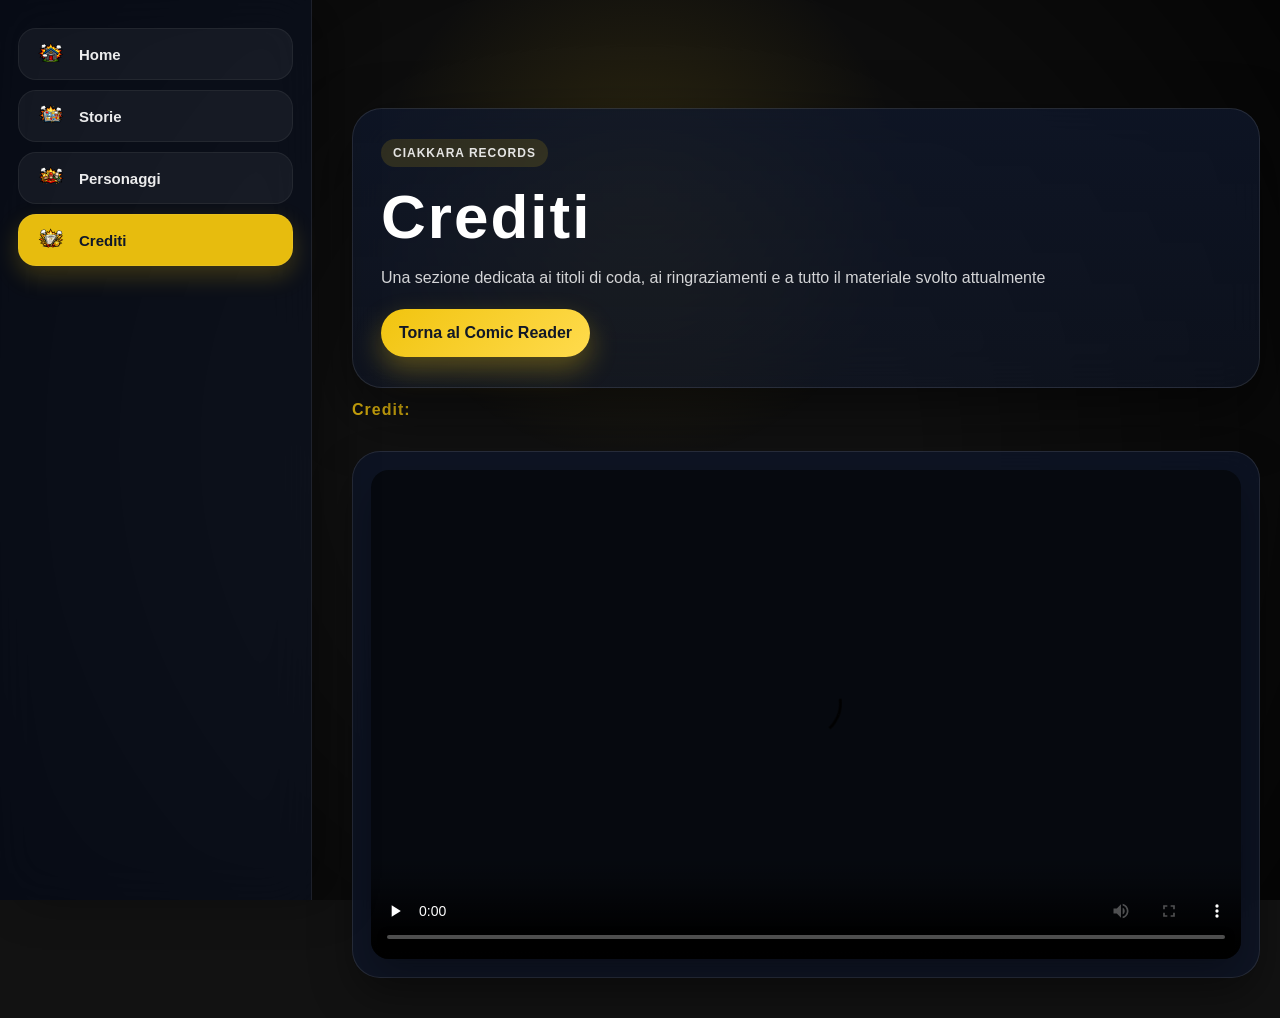
==== crediti.html @ 413dde2b "index and images update" ====
﻿<!DOCTYPE html>
<html lang="it">
<head>
  <meta charset="utf-8" />
  <meta name="viewport" content="width=device-width,initial-scale=1" />
  <meta
    http-equiv="Content-Security-Policy"
    content="default-src 'self'; script-src 'self'; style-src 'self'; img-src 'self' data: blob:; media-src 'self' blob:; connect-src 'self'; font-src 'self' data:; object-src 'none'; base-uri 'self'; form-action 'self'; worker-src 'self'; manifest-src 'self'"
  />
  <title>Crediti | Batman Comic Reader</title>
  <meta name="theme-color" content="#000000" />
  <meta name="mobile-web-app-capable" content="yes" />
  <meta name="apple-mobile-web-app-status-bar-style" content="black-translucent" />
  <meta name="apple-mobile-web-app-title" content="Comic Reader" />
  <link rel="manifest" href="./manifest.json?v=7" />
  <link rel="icon" href="./icons/icon-192.png?v=7" type="image/png" />
  <link rel="apple-touch-icon" href="./icons/icon-192.png?v=7" />
  <link rel="stylesheet" href="./app.css?v=7" />
</head>
<body class="credits-page">
  <video id="bg-video" autoplay muted loop playsinline preload="metadata">
    <source src="gotham.mp4" type="video/mp4" />
  </video>

  <button
    id="hamburger-toggle"
    class="hamburger-toggle"
    type="button"
    aria-label="Apri menu principale"
    aria-controls="site-drawer"
    aria-expanded="false"
  >
    <span aria-hidden="true">&#9776;</span>
  </button>

  <div id="site-drawer-overlay" class="site-drawer-overlay" hidden></div>

    <aside
      id="site-drawer"
      class="site-drawer"
      aria-label="Menu principale"
      aria-hidden="true"
      inert
    >
      <nav class="site-drawer-nav" aria-label="Link principali">
      <a href="./index.html" class="site-drawer-link">
        <img class="site-drawer-link-icon" src="./assets/menu/home.png" alt="" aria-hidden="true" />
        <span class="site-drawer-link-label">Home</span>
      </a>
      <a href="./storie.html" class="site-drawer-link">
        <img class="site-drawer-link-icon" src="./assets/menu/storie.png" alt="" aria-hidden="true" />
        <span class="site-drawer-link-label">Storie</span>
      </a>
      <a href="./personaggi.html" class="site-drawer-link">
        <img class="site-drawer-link-icon" src="./assets/menu/personaggi.png" alt="" aria-hidden="true" />
        <span class="site-drawer-link-label">Personaggi</span>
      </a>
      <a href="./crediti.html" class="site-drawer-link" aria-current="page">
        <img class="site-drawer-link-icon" src="./assets/menu/crediti.png" alt="" aria-hidden="true" />
        <span class="site-drawer-link-label">Crediti</span>
      </a>
      </nav>
    </aside>

  <header class="credits-shell">
    <section class="credits-hero">
      <span class="stories-badge">Ciakkara Records</span>
      <h1 class="credits-title">Crediti</h1>
      <p class="credits-intro">
        Una sezione dedicata ai titoli di coda, ai ringraziamenti e a tutto il materiale svolto attualmente
      </p>
      <div class="stories-actions">
        <a class="credits-back-link" href="./index.html">Torna al Comic Reader</a>
      </div>
    </section>
  </header>

  <main class="credits-shell" role="main">
    <section class="credits-video-section" aria-labelledby="credits-video-title">
      <h2 id="credits-video-title" class="title-sub">Credit:</h2>

      <div class="credits-video-wrapper">
        <video class="credits-video" controls preload="none" poster="./assets/credits-poster.png">
          <source src="./videos/crediti.mp4" type="video/mp4" />
          Il tuo browser non supporta il video HTML5.
        </video>
      </div>
    </section>

  </main>

  <script src="./site-menu.js?v=7" defer></script>
</body>
</html>
---- app.css ----
﻿:root{
  --bg:#121212;
  --panel:rgba(255,255,255,0.08);
  --panel-strong:rgba(15,23,42,0.9);
  --stroke:rgba(255,255,255,0.14);
  --gold:#f1c40f;
  --gold-soft:#ffdb4d;
  --text:#ffffff;
  --muted:rgba(255,255,255,0.72);
  --shadow:0 24px 60px rgba(0,0,0,0.55);
  --page-stage-aspect-ratio:3 / 4;
  --page-layer-transition:transform .3s ease;
  --prev-layer-transform:translate3d(-100%,0,0);
  --current-layer-transform:translate3d(0,0,0);
  --next-layer-transform:translate3d(100%,0,0);
  --page-shadow-opacity:0;
  --page-shadow-background:linear-gradient(to right, rgba(0,0,0,0.5), transparent);
  --roulette-ball-left:50%;
  --roulette-ball-top:7%;
}

html{
  height:100%;
  overscroll-behavior:none;
}

*{
  box-sizing:border-box;
}

body{
  background:var(--bg);
  color:var(--text);
  font-family:"Segoe UI",Tahoma,Verdana,sans-serif;
  margin:0;
  min-height:100vh;
  min-height:100dvh;
  display:flex;
  flex-direction:column;
  align-items:center;
  padding:28px 20px 40px;
  overflow-x:hidden;
  overscroll-behavior:none;
}

body.hamburger-open{
  overflow:hidden;
}

#bg-video{
  position:fixed;
  inset:0;
  width:100%;
  height:100%;
  object-fit:cover;
  z-index:-3;
  filter:brightness(0.22) blur(4px) contrast(1.12);
  transform:scale(1.05);
}

body::before{
  content:"";
  position:fixed;
  inset:0;
  z-index:-2;
  background:
    radial-gradient(circle at 50% 22%, rgba(241,196,15,0.14), transparent 28%),
    radial-gradient(circle at center, transparent 36%, rgba(0,0,0,0.7) 100%);
  pointer-events:none;
}

.menu{
  position:fixed;
  top:20px;
  left:86px;
  display:flex;
  gap:10px;
  padding:8px 12px;
  background:rgba(15,23,42,0.84);
  backdrop-filter:blur(20px);
  border:1px solid var(--stroke);
  border-radius:30px;
  box-shadow:var(--shadow);
  z-index:2000;
  transition:transform .35s ease, opacity .35s ease, visibility .35s ease;
}

.season-menu-close{
  width:40px;
  height:40px;
  display:inline-flex;
  align-items:center;
  justify-content:center;
  border:none;
  border-radius:14px;
  background:rgba(255,255,255,0.08);
  color:var(--text);
  font-size:24px;
  line-height:1;
  cursor:pointer;
  transition:transform .18s ease, background .18s ease;
}

.season-menu-close:hover,
.season-menu-close:focus-visible{
  transform:translateY(-2px);
  background:rgba(255,255,255,0.16);
  outline:none;
}

.menu.hidden,
.menu.is-compact-hidden{
  opacity:0;
  visibility:hidden;
  transform:translateY(-16px);
  pointer-events:none;
}

.hamburger-toggle{
  position:fixed;
  top:16px;
  left:16px;
  width:52px;
  height:52px;
  display:inline-flex;
  align-items:center;
  justify-content:center;
  border:none;
  border-radius:18px;
  background:rgba(15,23,42,0.84);
  color:var(--text);
  backdrop-filter:blur(20px);
  border:1px solid var(--stroke);
  box-shadow:var(--shadow);
  cursor:pointer;
  z-index:2200;
  transition:transform .22s ease, background .22s ease;
}

.hamburger-toggle span{
  font-size:24px;
  line-height:1;
}

.hamburger-toggle:hover,
.hamburger-toggle:focus-visible{
  transform:translateY(-2px);
  background:rgba(20,30,48,0.94);
  outline:none;
}

.site-drawer-overlay{
  position:fixed;
  inset:0;
  z-index:2140;
  background:rgba(2,6,18,0.6);
  backdrop-filter:blur(4px);
}

.site-drawer-overlay[hidden]{
  display:none;
}

.site-drawer{
  position:fixed;
  top:0;
  left:0;
  bottom:0;
  width:min(82vw, 320px);
  padding:88px 18px 24px;
  display:flex;
  flex-direction:column;
  background:rgba(11,19,38,0.5);
  backdrop-filter:blur(24px);
  border-right:1px solid rgba(255,255,255,0.08);
  box-shadow:28px 0 48px rgba(0,0,0,0.35);
  transform:translateX(-105%);
  opacity:0;
  visibility:hidden;
  pointer-events:none;
  transition:transform .28s ease, opacity .22s ease, visibility .22s ease;
  z-index:2160;
}

.site-drawer.is-open{
  transform:translateX(0);
  opacity:1;
  visibility:visible;
  pointer-events:auto;
}

.site-drawer-nav{
  display:flex;
  flex-direction:column;
  gap:10px;
}

.site-drawer-link{
  display:flex;
  align-items:center;
  gap:12px;
  min-height:52px;
  padding:0 16px;
  border-radius:18px;
  text-decoration:none;
  color:rgba(255,255,255,0.92);
  background:rgba(255,255,255,0.05);
  border:1px solid rgba(255,255,255,0.06);
  font-size:15px;
  font-weight:700;
  transition:transform .18s ease, background .18s ease, color .18s ease;
}

.site-drawer-link-icon{
  width:32px;
  height:32px;
  object-fit:contain;
  flex-shrink:0;
  pointer-events:none;
}

.site-drawer-link-icon.is-missing{
  display:none;
}

.site-drawer-link-label{
  min-width:0;
  flex:1;
}

.site-drawer-link:hover,
.site-drawer-link:focus-visible{
  transform:translateX(4px);
  background:rgba(241,196,15,0.96);
  color:#0f172a;
  outline:none;
}

.site-drawer-link[aria-current="page"]{
  background:rgba(241,196,15,0.96);
  color:#0f172a;
  box-shadow:0 10px 24px rgba(241,196,15,0.22);
}

.stories-page{
  padding-top:108px;
}

.credits-page{
  padding-top:108px;
}

.personaggi-page,
.roulette-page{
  padding-top:108px;
}

body.desktop-drawer-visible{
  padding-left:352px;
}

.stories-shell{
  width:min(100%, 1220px);
  display:flex;
  flex-direction:column;
  gap:28px;
}

.stories-hero{
  width:100%;
  padding:30px 28px;
  border-radius:30px;
  background:linear-gradient(180deg, rgba(15,23,42,0.82), rgba(15,23,42,0.58));
  border:1px solid rgba(255,255,255,0.1);
  box-shadow:var(--shadow);
  backdrop-filter:blur(20px);
}

.stories-badge{
  display:inline-flex;
  align-items:center;
  justify-content:center;
  width:fit-content;
  margin-bottom:14px;
  padding:7px 12px;
  border-radius:999px;
  background:rgba(241,196,15,0.14);
  color:rgba(255,255,255,0.88);
  font-size:12px;
  font-weight:800;
  letter-spacing:1px;
  text-transform:uppercase;
}

.stories-title{
  margin:0 0 12px;
  font-size:clamp(34px, 6vw, 62px);
  font-weight:900;
  letter-spacing:2px;
}

.stories-intro{
  max-width:760px;
  margin:0;
  color:rgba(255,255,255,0.82);
  font-size:16px;
  line-height:1.7;
}

.stories-actions{
  margin-top:18px;
  display:flex;
  flex-wrap:wrap;
  gap:12px;
}

.stories-back-link{
  display:inline-flex;
  align-items:center;
  justify-content:center;
  min-height:48px;
  padding:0 18px;
  border-radius:999px;
  text-decoration:none;
  font-weight:800;
  background:linear-gradient(135deg, var(--gold), var(--gold-soft));
  color:#111827;
  box-shadow:0 12px 28px rgba(241,196,15,0.32);
  transition:transform .18s ease, box-shadow .18s ease;
}

.stories-back-link:hover,
.stories-back-link:focus-visible{
  transform:translateY(-2px);
  box-shadow:0 16px 34px rgba(241,196,15,0.4);
  outline:none;
}

.seasons-section{
  display:flex;
  flex-direction:column;
  gap:16px;
}

.seasons-grid{
  display:grid;
  grid-template-columns:repeat(3, minmax(0, 1fr));
  gap:22px;
}

.season-card{
  display:flex;
  flex-direction:column;
  min-width:0;
  overflow:hidden;
  text-decoration:none;
  color:var(--text);
  border-radius:28px;
  background:rgba(15,23,42,0.78);
  border:1px solid rgba(255,255,255,0.1);
  box-shadow:0 20px 44px rgba(0,0,0,0.28);
  backdrop-filter:blur(18px);
  transition:transform .22s ease, box-shadow .22s ease, border-color .22s ease;
}

.season-card:hover,
.season-card:focus-visible{
  transform:translateY(-5px);
  box-shadow:0 30px 60px rgba(0,0,0,0.36);
  border-color:rgba(241,196,15,0.3);
  outline:none;
}

.season-cover{
  position:relative;
  aspect-ratio:3 / 4.1;
  overflow:hidden;
  background:rgba(255,255,255,0.05);
}

.season-cover::after{
  content:"";
  position:absolute;
  inset:0;
  background:linear-gradient(to top, rgba(9,13,24,0.78), transparent 45%);
  pointer-events:none;
}

.season-cover img{
  width:100%;
  height:100%;
  display:block;
  object-fit:cover;
}

.season-info{
  display:flex;
  flex-direction:column;
  gap:10px;
  padding:18px 18px 20px;
}

.season-badge{
  display:inline-flex;
  align-items:center;
  justify-content:center;
  width:fit-content;
  min-height:34px;
  padding:0 12px;
  border-radius:999px;
  background:rgba(241,196,15,0.14);
  color:var(--gold-soft);
  font-size:12px;
  font-weight:800;
  letter-spacing:1px;
  text-transform:uppercase;
}

.season-title{
  margin:0;
  font-size:22px;
  line-height:1.2;
}

.season-subtitle{
  margin:0;
  color:rgba(255,255,255,0.78);
  font-size:14px;
  line-height:1.55;
}

.season-link-note{
  color:rgba(255,255,255,0.58);
  font-size:12px;
  line-height:1.45;
}

.story-lore{
  display:flex;
  flex-direction:column;
  gap:20px;
}

.story-lore-hero,
.story-lore-section{
  padding:24px 24px 26px;
  border-radius:28px;
  background:rgba(15,23,42,0.74);
  border:1px solid rgba(255,255,255,0.08);
  box-shadow:0 18px 40px rgba(0,0,0,0.24);
  backdrop-filter:blur(18px);
}

.story-lore-title{
  margin:0 0 12px;
  font-size:clamp(26px, 4vw, 40px);
  line-height:1.15;
}

.story-lore-section .story-lore-title{
  font-size:clamp(22px, 3vw, 30px);
}

.story-lore-subtitle{
  margin:0 0 12px;
  color:rgba(255,255,255,0.9);
  font-size:18px;
  line-height:1.6;
}

.story-lore-text{
  margin:0;
  color:rgba(255,255,255,0.8);
  font-size:15px;
  line-height:1.75;
}

.story-lore-grid{
  display:grid;
  grid-template-columns:repeat(3, minmax(0, 1fr));
  gap:18px;
}

.story-lore-grid-two{
  grid-template-columns:repeat(2, minmax(0, 1fr));
}

.story-lore-card{
  display:flex;
  flex-direction:column;
  gap:10px;
  min-width:0;
  padding:18px 18px 20px;
  border-radius:22px;
  background:rgba(255,255,255,0.04);
  border:1px solid rgba(255,255,255,0.08);
  box-shadow:inset 0 0 0 1px rgba(255,255,255,0.01);
}

.story-lore-card h4{
  margin:0;
  color:rgba(255,255,255,0.96);
  font-size:17px;
  line-height:1.35;
}

.story-lore-quote{
  margin:0;
  padding:26px 24px;
  border-radius:28px;
  background:linear-gradient(135deg, rgba(241,196,15,0.18), rgba(15,23,42,0.82));
  border:1px solid rgba(241,196,15,0.22);
  box-shadow:0 18px 40px rgba(0,0,0,0.24);
  color:rgba(255,255,255,0.96);
  font-size:clamp(18px, 2.2vw, 24px);
  font-weight:700;
  line-height:1.6;
}

.credits-shell{
  width:min(100%, 1100px);
  display:flex;
  flex-direction:column;
  gap:28px;
}

.showcase-shell{
  width:min(100%, 1100px);
  display:flex;
  flex-direction:column;
  gap:28px;
}

.credits-hero{
  width:100%;
  padding:30px 28px;
  border-radius:30px;
  background:linear-gradient(180deg, rgba(15,23,42,0.82), rgba(15,23,42,0.58));
  border:1px solid rgba(255,255,255,0.1);
  box-shadow:var(--shadow);
  backdrop-filter:blur(20px);
}

.showcase-hero{
  width:100%;
  padding:30px 28px;
  border-radius:30px;
  background:linear-gradient(180deg, rgba(15,23,42,0.82), rgba(15,23,42,0.58));
  border:1px solid rgba(255,255,255,0.1);
  box-shadow:var(--shadow);
  backdrop-filter:blur(20px);
}

.credits-title{
  margin:0 0 12px;
  font-size:clamp(34px, 6vw, 62px);
  font-weight:900;
  letter-spacing:2px;
}

.credits-intro{
  max-width:760px;
  margin:0;
  color:rgba(255,255,255,0.82);
  font-size:16px;
  line-height:1.7;
}

.showcase-title{
  margin:0 0 12px;
  font-size:clamp(34px, 6vw, 62px);
  font-weight:900;
  letter-spacing:2px;
}

.showcase-intro{
  max-width:760px;
  margin:0;
  color:rgba(255,255,255,0.82);
  font-size:16px;
  line-height:1.7;
}

.showcase-grid{
  display:grid;
  grid-template-columns:repeat(2, minmax(0, 1fr));
  gap:20px;
}

.showcase-card{
  padding:22px 22px 24px;
  border-radius:24px;
  background:rgba(15,23,42,0.74);
  border:1px solid rgba(255,255,255,0.08);
  box-shadow:0 18px 40px rgba(0,0,0,0.24);
  backdrop-filter:blur(18px);
}

.showcase-card h2,
.showcase-card h3{
  margin:0 0 12px;
}

.showcase-card p{
  margin:0;
  color:rgba(255,255,255,0.8);
  line-height:1.7;
}

.showcase-note{
  width:100%;
  max-width:920px;
  margin:0 auto;
  padding:18px 20px;
  border-radius:22px;
  background:rgba(241,196,15,0.12);
  border:1px solid rgba(241,196,15,0.2);
  color:rgba(255,255,255,0.88);
  line-height:1.65;
}

.showcase-back-link{
  display:inline-flex;
  align-items:center;
  justify-content:center;
  width:fit-content;
  min-height:48px;
  padding:0 18px;
  border-radius:999px;
  text-decoration:none;
  font-weight:800;
  background:linear-gradient(135deg, var(--gold), var(--gold-soft));
  color:#111827;
  box-shadow:0 12px 28px rgba(241,196,15,0.32);
  transition:transform .18s ease, box-shadow .18s ease;
}

.showcase-back-link:hover,
.showcase-back-link:focus-visible{
  transform:translateY(-2px);
  box-shadow:0 16px 34px rgba(241,196,15,0.4);
  outline:none;
}

.credits-video-section{
  display:flex;
  flex-direction:column;
  gap:18px;
}

.credits-video-wrapper{
  width:100%;
  max-width:920px;
  margin:0 auto;
  padding:18px;
  border-radius:28px;
  background:rgba(15,23,42,0.78);
  border:1px solid rgba(255,255,255,0.1);
  box-shadow:0 20px 44px rgba(0,0,0,0.28);
  backdrop-filter:blur(18px);
}

.credits-video{
  width:100%;
  display:block;
  aspect-ratio:16 / 9;
  border-radius:18px;
  background:#06090f;
  box-shadow:0 18px 38px rgba(0,0,0,0.3);
}

.credits-note{
  margin:12px 2px 0;
  color:rgba(255,255,255,0.64);
  font-size:13px;
  line-height:1.5;
}

.credits-info{
  max-width:920px;
  margin:0 auto;
  padding:22px 24px;
  border-radius:24px;
  background:rgba(15,23,42,0.68);
  border:1px solid rgba(255,255,255,0.08);
  box-shadow:0 16px 36px rgba(0,0,0,0.24);
  backdrop-filter:blur(16px);
}

.credits-info h2{
  margin:0 0 12px;
  font-size:24px;
}

.credits-info p{
  margin:0;
  color:rgba(255,255,255,0.8);
  line-height:1.7;
}

.credits-back-link{
  display:inline-flex;
  align-items:center;
  justify-content:center;
  width:fit-content;
  min-height:48px;
  padding:0 18px;
  border-radius:999px;
  text-decoration:none;
  font-weight:800;
  background:linear-gradient(135deg, var(--gold), var(--gold-soft));
  color:#111827;
  box-shadow:0 12px 28px rgba(241,196,15,0.32);
  transition:transform .18s ease, box-shadow .18s ease;
}

.credits-back-link:hover,
.credits-back-link:focus-visible{
  transform:translateY(-2px);
  box-shadow:0 16px 34px rgba(241,196,15,0.4);
  outline:none;
}

.season-popup-helper-row{
  width:100%;
  max-width:760px;
  display:flex;
  justify-content:flex-start;
}

.season-popup-row{
  width:100%;
  max-width:760px;
  display:flex;
  justify-content:flex-start;
  margin:0 0 14px;
}

.season-popup-compact,
.season-popup-fixed{
  position:relative;
  min-width:32px;
  min-height:32px;
  display:inline-flex;
  align-items:center;
  justify-content:flex-start;
  gap:10px;
  padding:0 10px 0 0;
  border:none;
  border-radius:10px;
  background:rgba(15,23,42,0.88);
  color:var(--text);
  box-shadow:var(--shadow);
  backdrop-filter:blur(18px);
  border:1px solid rgba(255,255,255,0.12);
  cursor:pointer;
  transition:transform .28s ease, opacity .28s ease, visibility .28s ease, background .22s ease;
}

.season-popup-compact:hover,
.season-popup-compact:focus-visible{
  transform:translateY(-2px);
  background:rgba(20,30,48,0.94);
  outline:none;
}

.season-popup-compact.is-hidden{
  opacity:0;
  visibility:hidden;
  transform:translateY(-12px);
  pointer-events:none;
}

.season-popup-helper{
  width:fit-content;
  max-width:760px;
  margin:0 0 10px;
  padding:8px 12px;
  border-radius:999px;
  background:rgba(15,23,42,0.7);
  border:1px solid rgba(255,255,255,0.12);
  box-shadow:0 12px 28px rgba(0,0,0,0.25);
  color:rgba(255,255,255,0.92);
  font-size:13px;
  font-weight:700;
  letter-spacing:.2px;
  line-height:1.3;
  text-align:left;
  align-self:flex-start;
}

.theme-song-card{
  width:100%;
  max-width:760px;
  margin:0 0 14px;
  padding:14px 16px;
  display:flex;
  flex-direction:column;
  gap:12px;
  border-radius:20px;
  background:rgba(15,23,42,0.7);
  border:1px solid rgba(255,255,255,0.12);
  box-shadow:0 16px 34px rgba(0,0,0,0.26);
  backdrop-filter:blur(16px);
}

.theme-song-head{
  display:flex;
  align-items:center;
  justify-content:space-between;
  gap:16px;
  isolation:isolate;
}

.theme-song-copy{
  display:flex;
  flex-direction:column;
  gap:6px;
  min-width:0;
}

.theme-song-kicker{
  display:inline-flex;
  width:fit-content;
  padding:5px 10px;
  border-radius:999px;
  background:rgba(241,196,15,0.14);
  color:rgba(255,255,255,0.88);
  font-size:11px;
  font-weight:800;
  letter-spacing:1px;
  text-transform:uppercase;
}

.theme-song-text{
  margin:0;
  color:rgba(255,255,255,0.86);
  font-size:14px;
  line-height:1.5;
}

.theme-song-visual{
  width:82px;
  height:82px;
  object-fit:cover;
  border-radius:50%;
  mix-blend-mode:screen;
  filter:brightness(1.16) saturate(1.2) contrast(1.2);
  box-shadow:0 0 34px rgba(241,196,15,0.26);
  background:transparent;
}

.theme-song-visual-shell{
  position:relative;
  width:82px;
  height:82px;
  flex:0 0 82px;
}

.theme-song-visual-shell .theme-song-visual{
  position:absolute;
  inset:0;
  display:block;
}

.theme-song-visual-static{
  opacity:1;
  transition:opacity .2s ease;
}

.theme-song-visual-animated{
  opacity:0;
  transition:opacity .2s ease;
}

.theme-song-card.is-playing .theme-song-visual-static{
  opacity:0;
}

.theme-song-card.is-playing .theme-song-visual-animated{
  opacity:1;
}

.theme-song-player-shell{
  width:100%;
  display:flex;
  align-items:center;
  gap:8px;
  padding:8px;
  background:rgba(10,20,46,0.34);
  backdrop-filter:blur(20px);
  -webkit-backdrop-filter:blur(20px);
  border-radius:24px;
  border:1px solid rgba(106,144,255,0.14);
  box-shadow:
    inset 0 0 0 1px rgba(255,255,255,0.02),
    0 14px 34px rgba(8,16,38,0.16);
}

.theme-song-control{
  border:none;
  display:flex;
  align-items:center;
  justify-content:center;
  gap:10px;
  width:52px;
  height:52px;
  padding:0 16px;
  border-radius:20px;
  background:transparent;
  color:rgba(222,232,255,0.92);
  cursor:pointer;
  overflow:hidden;
  transition:
    width .4s cubic-bezier(0.175, 0.885, 0.32, 1.275),
    background .25s ease,
    color .25s ease,
    transform .25s ease;
}

.theme-song-control:hover,
.theme-song-control:focus-visible{
  width:135px;
  background:rgba(87,126,219,0.18);
  outline:none;
}

.theme-song-card.is-playing .theme-song-play{
  background:rgba(18,34,72,0.92);
  color:#ffffff;
  width:135px;
  box-shadow:0 10px 24px rgba(8,16,38,0.24);
}

.theme-song-card.is-muted .theme-song-mute{
  background:rgba(18,34,72,0.92);
  color:#ffffff;
}

.theme-song-control-icon{
  min-width:20px;
  display:inline-flex;
  align-items:center;
  justify-content:center;
  font-size:16px;
}

.theme-song-control-text{
  display:none;
}

.theme-song-progress-block{
  min-width:0;
  flex:1 1 auto;
  display:flex;
  flex-direction:column;
  gap:8px;
  padding:0 6px;
}

.theme-song-time{
  color:rgba(214,226,255,0.86);
  font-size:12px;
  font-weight:700;
  letter-spacing:.4px;
}

.theme-song-progress{
  width:100%;
  accent-color:#8faeff;
}

.theme-song-player{
  display:none;
}

@media (max-width:600px){
  .theme-song-head{
    align-items:flex-start;
  }

  .theme-song-visual-shell{
    width:64px;
    height:64px;
    flex-basis:64px;
  }

  .theme-song-visual{
    width:64px;
    height:64px;
  }

  .theme-song-player-shell{
    flex-wrap:nowrap;
    align-items:center;
    padding:10px;
  }

  .theme-song-control:hover,
  .theme-song-control:focus-visible,
  .theme-song-card.is-playing .theme-song-play{
    width:112px;
  }

  .theme-song-progress-block{
    width:auto;
    order:2;
    flex:1 1 auto;
    padding:0 4px;
  }

  .theme-song-play{
    order:1;
    flex:0 0 auto;
  }

  .theme-song-mute{
    order:3;
    flex:0 0 auto;
  }
}

.season-popup-code{
  min-width:auto;
  width:32px;
  height:32px;
  display:inline-flex;
  align-items:center;
  justify-content:center;
  padding:0;
  border-radius:9px;
  background:linear-gradient(135deg, var(--gold), var(--gold-soft));
  color:#0f172a;
  font-weight:900;
  font-size:13px;
  letter-spacing:.4px;
}

.season-popup-label{
  display:inline-block;
  max-width:220px;
  overflow:hidden;
  text-overflow:ellipsis;
  white-space:nowrap;
  font-size:13px;
  font-weight:700;
  color:rgba(255,255,255,0.86);
}

button,
.hamburger-toggle,
.season-popup-compact,
.toolbar,
.page-jump,
.install-app-btn,
.theme-song-control,
.theme-video-close{
  touch-action:manipulation;
}

.link{
  display:inline-flex;
  align-items:center;
  gap:10px;
  width:52px;
  height:52px;
  padding:0 8px;
  overflow:hidden;
  white-space:nowrap;
  border-radius:18px;
  text-decoration:none;
  font-weight:700;
  font-size:14px;
  color:var(--gold);
  background:rgba(255,255,255,0.08);
  transition:width .45s cubic-bezier(.175,.885,.32,1.275), background .25s ease, transform .18s ease, color .25s ease;
}

.link:hover,
.link:focus-visible,
.link.expanded{
  width:220px;
  background:rgba(241,196,15,0.96);
  color:#0f172a;
  transform:translateY(-2px);
}

.link.active{
  background:var(--gold);
  color:#0f172a;
  box-shadow:0 6px 18px rgba(241,196,15,0.45);
}

.link-icon{
  min-width:28px;
  display:inline-flex;
  align-items:center;
  justify-content:center;
  font-weight:800;
}

.link-text{
  max-width:0;
  opacity:0;
  transform:translateX(-6px);
  transition:max-width .45s ease, opacity .25s ease, transform .25s ease;
  color:inherit;
}

.link:hover .link-text,
.link:focus-visible .link-text,
.link.expanded .link-text{
  max-width:480px;
  opacity:1;
  transform:translateX(0);
}

.title-container{
  display:flex;
  align-items:center;
  justify-content:center;
  gap:18px;
  width:100%;
  max-width:980px;
  margin:20px 0 14px;
  text-align:center;
}

.logo-wrap{
  display:flex;
  align-items:center;
  justify-content:center;
  filter:drop-shadow(0 6px 12px rgba(0,0,0,0.6));
}

.title-text{
  position:relative;
  display:flex;
  flex-direction:column;
  align-items:center;
  gap:8px;
  line-height:1;
}

.title-main{
  margin:0;
  position:relative;
  z-index:2;
  font-weight:900;
  font-size:clamp(36px, 6.5vw, 92px);
  letter-spacing:6px;
  text-transform:uppercase;
  background:linear-gradient(180deg, #fff0b8 0%, var(--gold) 30%, #c28f06 60%, #0b0b0b 100%);
  -webkit-background-clip:text;
  background-clip:text;
  color:transparent;
  text-shadow:0 1px 0 rgba(0,0,0,0.55), 0 10px 30px rgba(0,0,0,0.45);
  transition:transform .35s cubic-bezier(.2,.9,.2,1), filter .35s ease;
}

.title-main::after{
  content:"";
  position:absolute;
  left:-10%;
  top:0;
  width:120%;
  height:40%;
  transform:skewX(-12deg);
  background:linear-gradient(90deg, rgba(255,255,255,0.08), rgba(255,255,255,0.35), rgba(255,255,255,0.08));
  pointer-events:none;
  mix-blend-mode:screen;
  filter:blur(6px);
  opacity:0.9;
}

.title-main.glitch{
  transform:translateX(-2px) skewX(-1deg) scale(1.01);
  filter:drop-shadow(0 6px 18px rgba(0,0,0,0.55));
}

.title-main.glitch-flash{
  filter:brightness(1.4) saturate(1.1);
}

.title-main.is-touch-pulse{
  transform:translateY(-3px) scale(1.02);
}

.title-main.glitch::before,
.title-main.glitch::after{
  content:attr(data-text);
  position:absolute;
  inset:0;
  pointer-events:none;
  mix-blend-mode:screen;
  opacity:0.85;
}

.title-main.glitch::before{
  color:rgba(255,96,96,0.9);
  transform:translateX(-3px) translateY(1px);
  clip-path:polygon(0 0,100% 0,100% 30%,0 30%);
}

.title-main.glitch::after{
  color:rgba(96,168,255,0.9);
  transform:translateX(3px) translateY(-1px);
  clip-path:polygon(0 70%,100% 70%,100% 100%,0 100%);
}

.title-sub{
  color:rgba(241,196,15,0.96);
  font-weight:600;
  font-size:clamp(12px, 1.4vw, 16px);
  letter-spacing:1px;
}

.title-reflection{
  position:absolute;
  left:50%;
  top:calc(100% + 6px);
  width:92%;
  height:26px;
  transform:translateX(-50%) scaleY(-1);
  border-radius:8px;
  opacity:0.28;
  filter:blur(6px);
  background:linear-gradient(180deg, rgba(241,196,15,0.08), rgba(0,0,0,0));
  mask-image:linear-gradient(to bottom, rgba(0,0,0,0.6), rgba(0,0,0,0));
}

.title-scanline{
  position:absolute;
  inset:0;
  border-radius:8px;
  background-image:linear-gradient(rgba(255,255,255,0.02) 1px, rgba(0,0,0,0) 1px);
  background-size:100% 3px;
  mix-blend-mode:overlay;
  opacity:0.18;
}

.reader-meta{
  width:100%;
  display:flex;
  justify-content:center;
  margin:0 0 18px;
}

.experience-layout{
  width:min(100%, 1320px);
  display:grid;
  grid-template-columns:minmax(0, 1fr);
  gap:40px;
  align-items:start;
}

.comic-panel{
  min-width:0;
}

.status-chip{
  padding:10px 16px;
  border-radius:999px;
  background:rgba(0,0,0,0.34);
  border:1px solid rgba(255,255,255,0.1);
  color:var(--muted);
  font-size:14px;
  text-align:center;
  backdrop-filter:blur(12px);
}

.comic-wrapper{
  position:relative;
  width:100%;
  max-width:760px;
  padding:22px;
  background:rgba(255,255,255,0.06);
  backdrop-filter:blur(18px);
  border:1px solid rgba(255,255,255,0.12);
  border-radius:28px;
  box-shadow:0 40px 90px rgba(0,0,0,0.65), inset 0 0 0 1px rgba(255,255,255,0.04);
  perspective:1200px;
  transform-style:preserve-3d;
  overflow:visible;
  transition:transform .4s ease, box-shadow .4s ease;
  touch-action:pan-y pinch-zoom;
  will-change:transform;
}

.comic-wrapper:hover{
  transform:translateY(-6px);
  box-shadow:0 55px 120px rgba(0,0,0,0.75), inset 0 0 0 1px rgba(255,255,255,0.06);
}

.page-stage{
  position:relative;
  width:100%;
  overflow:hidden;
  transform-style:preserve-3d;
  contain:paint;
  isolation:isolate;
  aspect-ratio:var(--page-stage-aspect-ratio);
  border-radius:16px;
}

.comic-frame{
  position:relative;
  width:100%;
  height:100%;
}

.page-layer{
  position:absolute;
  inset:0;
  pointer-events:none;
  will-change:transform;
  transition:var(--page-layer-transition);
}

.page-layer.is-empty{
  opacity:0;
}

.page-layer img{
  width:100%;
  height:100%;
  display:block;
  object-fit:contain;
  background:rgba(0,0,0,0.3);
  backface-visibility:hidden;
  transform:translateZ(0);
  will-change:transform;
}

.page-layer.prev{
  z-index:1;
  transform:var(--prev-layer-transform);
}

.page-layer.current{
  z-index:2;
  transform:var(--current-layer-transform);
}

.page-layer.next{
  z-index:1;
  transform:var(--next-layer-transform);
}

.page-layer.current img{
  filter:none;
}

#page-shadow{
  position:absolute;
  inset:0;
  pointer-events:none;
  opacity:var(--page-shadow-opacity);
  background:var(--page-shadow-background);
  transition:opacity .25s ease;
  z-index:3;
}

#page-counter{
  position:absolute;
  right:24px;
  bottom:24px;
  padding:10px 18px;
  border-radius:18px;
  background:var(--panel-strong);
  backdrop-filter:blur(12px);
  box-shadow:0 10px 30px rgba(0,0,0,0.6);
  font-size:14px;
  font-weight:600;
  z-index:5;
}

#vignette-container{
  position:absolute;
  inset:0;
  z-index:4;
}

.vignetta-area{
  position:absolute;
  inset:0;
  cursor:pointer;
  background:rgba(255,255,255,0);
  transition:background .18s ease;
  -webkit-tap-highlight-color:transparent;
  -webkit-touch-callout:none;
  user-select:none;
}

.vignetta-area.vignetta-layout-0{
  inset:auto;
  top:0;
  left:0;
  width:100%;
  height:100%;
}

@media (hover:hover){
  .vignetta-area:hover{
    background:rgba(255,255,255,0.12);
    outline:2px solid var(--gold);
  }
}

.vignetta-area.active-touch{
  background:rgba(255,255,255,0.18);
  outline:2px solid var(--gold);
}

.toolbar{
  width:100%;
  max-width:760px;
  display:flex;
  align-items:center;
  justify-content:center;
  gap:12px;
  flex-wrap:wrap;
  margin-top:22px;
}

.nav-btn,
.page-jump button,
.install-actions button,
.install-app-btn{
  border:none;
  border-radius:999px;
  font-weight:800;
  cursor:pointer;
}

.nav-btn,
.page-jump button,
.install-primary,
.install-app-btn{
  background:linear-gradient(135deg, var(--gold), var(--gold-soft));
  color:#111827;
  box-shadow:0 12px 28px rgba(241,196,15,0.42);
}

.nav-btn,
.page-jump button{
  padding:10px 22px;
  font-size:15px;
  transition:transform .22s ease, box-shadow .22s ease, opacity .22s ease;
}

.nav-btn:hover,
.page-jump button:hover,
.install-app-btn:hover{
  transform:translateY(-3px);
  box-shadow:0 18px 40px rgba(241,196,15,0.55);
}

.nav-btn:focus-visible,
.page-jump button:focus-visible,
.install-app-btn:focus-visible,
.install-actions button:focus-visible{
  outline:2px solid rgba(255,255,255,0.9);
  outline-offset:3px;
}

.nav-btn:disabled{
  opacity:.45;
  cursor:not-allowed;
  box-shadow:none;
  transform:none;
}

.page-jump{
  display:flex;
  gap:12px;
  align-items:center;
  justify-content:center;
  flex-wrap:wrap;
}

.page-jump input{
  width:110px;
  padding:10px 14px;
  border:2px solid #333;
  border-radius:12px;
  background:#1e1e1e;
  color:var(--gold);
  text-align:center;
  font-size:15px;
}

.modal{
  position:fixed;
  inset:0;
  z-index:3000;
  display:flex;
  align-items:center;
  justify-content:center;
  background:rgba(0,0,0,0.95);
  cursor:zoom-out;
}

.modal[hidden]{
  display:none;
}

.modal-content{
  max-width:95%;
  max-height:95%;
  border-radius:14px;
  box-shadow:0 30px 80px rgba(0,0,0,0.8);
}

.theme-video-modal{
  position:fixed;
  inset:0;
  z-index:3100;
  display:flex;
  align-items:center;
  justify-content:center;
  padding:20px;
  background:rgba(3,8,20,0.82);
  backdrop-filter:blur(10px);
}

.theme-video-modal[hidden]{
  display:none;
}

.theme-video-card{
  width:min(100%, 920px);
  display:flex;
  flex-direction:column;
  gap:14px;
  padding:18px;
  border-radius:24px;
  background:rgba(11,19,38,0.92);
  border:1px solid rgba(255,255,255,0.12);
  box-shadow:0 28px 64px rgba(0,0,0,0.48);
}

.theme-video-topbar{
  display:flex;
  align-items:center;
  justify-content:space-between;
  gap:12px;
}

.theme-video-title{
  font-size:14px;
  font-weight:800;
  letter-spacing:.8px;
  text-transform:uppercase;
  color:rgba(255,255,255,0.9);
}

.theme-video-close{
  border:none;
  border-radius:999px;
  padding:10px 16px;
  background:rgba(255,255,255,0.08);
  color:var(--text);
  font-weight:700;
  cursor:pointer;
  transition:transform .18s ease, background .18s ease;
}

.theme-video-close:hover,
.theme-video-close:focus-visible{
  transform:translateY(-2px);
  background:rgba(255,255,255,0.16);
  outline:none;
}

.theme-video-player{
  width:100%;
  max-height:72vh;
  display:block;
  border-radius:18px;
  background:#000;
  box-shadow:0 16px 44px rgba(0,0,0,0.42);
}

.install-app-btn{
  position:fixed;
  right:18px;
  bottom:18px;
  z-index:3200;
  max-width:min(84vw, 220px);
  padding:12px 18px;
  font-size:14px;
  line-height:1.2;
  text-align:center;
  transition:transform .22s ease, box-shadow .22s ease;
}

.install-app-btn[hidden],
.install-modal[hidden]{
  display:none;
}

.install-modal{
  position:fixed;
  inset:0;
  z-index:3300;
  display:flex;
  align-items:center;
  justify-content:center;
  padding:20px;
  background:rgba(0,0,0,0.72);
  backdrop-filter:blur(8px);
}

.install-modal-card{
  width:min(100%, 360px);
  padding:22px;
  border:1px solid rgba(255,255,255,0.12);
  border-radius:22px;
  background:rgba(15,23,42,0.96);
  box-shadow:0 24px 60px rgba(0,0,0,0.45);
  color:var(--text);
  transform:translateY(0);
  animation:installModalIn .24s ease-out;
}

.install-modal-card h2{
  margin:0 0 10px;
  font-size:22px;
}

.install-modal-card p{
  margin:0 0 14px;
  color:var(--muted);
  line-height:1.5;
}

.install-steps{
  margin:0 0 18px;
  padding-left:18px;
  color:var(--text);
  line-height:1.5;
}

.install-actions{
  display:flex;
  gap:10px;
  justify-content:flex-end;
  flex-wrap:wrap;
}

.install-actions button{
  padding:10px 14px;
}


.roulette-section{
  width:100%;
  margin:0 0 40px;
}

.roulette-shell{
  display:flex;
  flex-direction:column;
  gap:18px;
}

.roulette-copy{
  text-align:center;
}

.roulette-kicker{
  display:inline-block;
  margin-bottom:10px;
  padding:6px 12px;
  border-radius:999px;
  background:rgba(241,196,15,0.14);
  color:rgba(255,255,255,0.82);
  font-size:12px;
  font-weight:700;
  letter-spacing:1.4px;
  text-transform:uppercase;
}

.roulette-copy h2{
  margin:0 0 10px;
  font-size:clamp(28px, 4vw, 42px);
}

.roulette-description{
  width:min(100%, 720px);
  margin:0 auto;
  color:var(--muted);
  line-height:1.6;
}

.roulette-card{
  width:100%;
  padding:24px 22px 20px;
  border-radius:28px;
  background:linear-gradient(180deg, rgba(255,255,255,0.08), rgba(255,255,255,0.04));
  border:1px solid rgba(255,255,255,0.1);
  box-shadow:var(--shadow);
  backdrop-filter:blur(18px);
  display:flex;
  flex-direction:column;
  align-items:center;
  gap:20px;
}

.roulette-container{
  position:relative;
  width:min(100%, 500px);
  aspect-ratio:1 / 1;
  cursor:pointer;
  user-select:none;
  outline:none;
}

.roulette-container:focus-visible,
.roulette-btn:focus-visible{
  outline:2px solid rgba(255,255,255,0.92);
  outline-offset:4px;
}

#roulette-wheel{
  width:100%;
  height:100%;
  display:block;
  border-radius:50%;
  box-shadow:inset 0 0 0 12px rgba(0,0,0,0.22), 0 0 30px rgba(255,255,255,0.08);
}

.roulette-ball{
  position:absolute;
  left:var(--roulette-ball-left);
  top:var(--roulette-ball-top);
  width:18px;
  height:18px;
  background:#fff;
  border-radius:50%;
  box-shadow:0 0 15px rgba(255,255,255,0.8);
  transform:translate(-50%, -50%);
  pointer-events:none;
  z-index:2;
}

.roulette-pointer{
  position:absolute;
  top:-10px;
  left:50%;
  transform:translateX(-50%);
  width:0;
  height:0;
  border-left:14px solid transparent;
  border-right:14px solid transparent;
  border-top:26px solid var(--gold);
  filter:drop-shadow(0 0 8px rgba(241,196,15,0.55));
  z-index:3;
}

.roulette-center{
  position:absolute;
  inset:50% auto auto 50%;
  width:68px;
  height:68px;
  transform:translate(-50%, -50%);
  border-radius:50%;
  background:radial-gradient(circle at 30% 30%, #f0d47d, #8c6717 74%);
  box-shadow:inset 0 2px 8px rgba(255,255,255,0.28), 0 6px 18px rgba(0,0,0,0.35);
  z-index:2;
  pointer-events:none;
}

.roulette-controls{
  width:100%;
  display:flex;
  flex-direction:column;
  align-items:center;
  gap:14px;
}

.roulette-actions{
  display:flex;
  gap:12px;
  flex-wrap:wrap;
  justify-content:center;
}

.roulette-btn{
  border:none;
  border-radius:999px;
  padding:12px 20px;
  font-size:15px;
  font-weight:800;
  cursor:pointer;
  transition:transform .18s ease, box-shadow .18s ease, opacity .18s ease;
}

.roulette-btn:hover{
  transform:translateY(-2px);
}

.roulette-btn:disabled{
  opacity:.55;
  cursor:not-allowed;
  transform:none;
}

.roulette-btn-primary{
  background:linear-gradient(135deg, var(--gold), var(--gold-soft));
  color:#151515;
  box-shadow:0 12px 28px rgba(241,196,15,0.32);
}

.roulette-btn-secondary{
  background:rgba(255,255,255,0.08);
  color:var(--text);
  border:1px solid rgba(255,255,255,0.12);
}

.roulette-result-panel{
  width:min(100%, 460px);
  padding:18px 18px 16px;
  border-radius:22px;
  background:rgba(0,0,0,0.28);
  border:1px solid rgba(255,255,255,0.08);
  text-align:center;
}

.roulette-result-label{
  display:block;
  margin-bottom:8px;
  color:var(--muted);
  font-size:13px;
  text-transform:uppercase;
  letter-spacing:1.2px;
}

.roulette-result{
  min-height:40px;
  font-size:clamp(22px, 3.5vw, 32px);
  font-weight:700;
  line-height:1.35;
}

.roulette-hint{
  color:var(--muted);
  font-size:15px;
  text-align:center;
  line-height:1.5;
}

.roulette-legend{
  display:flex;
  gap:12px;
  flex-wrap:wrap;
  justify-content:center;
  color:var(--muted);
  font-size:14px;
}

.roulette-legend span{
  display:inline-flex;
  align-items:center;
  gap:8px;
  padding:8px 12px;
  border-radius:999px;
  background:rgba(255,255,255,0.05);
}

.roulette-legend i{
  width:12px;
  height:12px;
  border-radius:50%;
  display:inline-block;
}

.roulette-green{ background:#1f9d55; }
.roulette-red{ background:#b71c1c; }
.roulette-black{ background:#111111; border:1px solid rgba(255,255,255,0.12); }


@keyframes installModalIn{
  from{
    opacity:0;
    transform:translateY(12px) scale(0.98);
  }
  to{
    opacity:1;
    transform:translateY(0) scale(1);
  }
}

@media (min-width:1180px){
  .experience-layout{
    grid-template-columns:minmax(0, 1.7fr) minmax(320px, .92fr);
    gap:34px;
  }

  .comic-panel{
    display:flex;
    flex-direction:column;
    align-items:center;
  }


  .roulette-section{
    margin-top:6px;
  }

  .roulette-shell{
    position:sticky;
    top:108px;
  }

  .roulette-card{
    min-height:fit-content;
  }

}

@media (min-width:1024px){
  .hamburger-toggle{
    display:none;
  }

  .site-drawer-overlay{
    display:none !important;
  }

  .site-drawer{
    transform:translateX(0);
    opacity:1;
    visibility:visible;
    pointer-events:auto;
    width:312px;
    padding:28px 18px 24px;
    box-shadow:20px 0 44px rgba(0,0,0,0.3);
  }

  .menu{
    left:372px;
  }
}

@media (max-width:600px){
  body{
    padding-top:84px;
    padding-bottom:140px;
    min-height:calc(100dvh + 140px);
    overflow-x:hidden;
    overflow-y:auto;
    overscroll-behavior-y:contain;
    touch-action:manipulation;
  }

  .menu{
    top:8px;
    left:50%;
    transform:translateX(-50%);
    padding:6px 8px;
    box-shadow:0 12px 30px rgba(0,0,0,0.55);
  }

  .menu.hidden{
    transform:translateX(-50%) translateY(-14px);
  }

  .menu.is-compact-hidden{
    transform:translateX(-50%) translateY(-14px);
  }

  .season-popup-compact{
    min-width:32px;
    min-height:32px;
    gap:8px;
    padding:0 10px 0 0;
    border-radius:10px;
  }

  .season-popup-code{
    width:32px;
    height:32px;
    border-radius:9px;
    font-size:12px;
  }

  .season-popup-helper{
    margin-bottom:6px;
    font-size:12px;
  }

  .season-popup-label{
    max-width:170px;
    font-size:12px;
  }

  .link{
    min-width:44px;
    height:44px;
    font-size:13px;
  }

  .season-menu-close{
    width:38px;
    height:38px;
    border-radius:12px;
    font-size:22px;
  }

  .title-container{
    gap:12px;
    margin-top:0;
  }

  .hamburger-toggle{
    top:10px;
    left:12px;
    width:46px;
    height:46px;
    border-radius:16px;
  }

  .hamburger-toggle span{
    font-size:22px;
  }

  .site-drawer{
    width:min(84vw, 300px);
    padding-top:74px;
  }

  .site-drawer-link{
    gap:10px;
  }

  .site-drawer-link-icon{
    width:28px;
    height:28px;
  }

  .stories-page{
    padding-top:88px;
  }

  .credits-page{
    padding-top:88px;
  }

  .personaggi-page,
  .roulette-page{
    padding-top:88px;
  }

  .stories-hero{
    padding:22px 18px;
    border-radius:24px;
  }

  .stories-title{
    letter-spacing:1px;
  }

  .stories-intro{
    font-size:15px;
  }

  .story-lore-hero,
  .story-lore-section{
    padding:20px 16px 22px;
    border-radius:22px;
  }

  .story-lore-subtitle{
    font-size:16px;
  }

  .story-lore-grid,
  .story-lore-grid-two{
    grid-template-columns:1fr;
    gap:14px;
  }

  .story-lore-card{
    padding:16px;
    border-radius:18px;
  }

  .story-lore-quote{
    padding:22px 18px;
    border-radius:22px;
  }

  .credits-hero{
    padding:22px 18px;
    border-radius:24px;
  }

  .showcase-hero{
    padding:22px 18px;
    border-radius:24px;
  }

  .credits-title{
    letter-spacing:1px;
  }

  .credits-intro{
    font-size:15px;
  }

  .showcase-title{
    letter-spacing:1px;
  }

  .showcase-intro{
    font-size:15px;
  }

  .showcase-grid{
    grid-template-columns:1fr;
    gap:16px;
  }

  .showcase-card{
    padding:18px 16px 20px;
    border-radius:20px;
  }

  .showcase-note{
    padding:16px;
    border-radius:18px;
  }

  .credits-video-wrapper{
    padding:12px;
    border-radius:22px;
  }

  .credits-info{
    padding:18px 16px;
    border-radius:20px;
  }

  .seasons-grid{
    grid-template-columns:1fr;
    gap:18px;
  }

  .title-main{
    letter-spacing:2px;
  }

  .comic-wrapper{
    width:100%;
    max-width:760px;
    padding:14px;
    touch-action:pan-y pinch-zoom;
  }

  .nav-btn{
    display:none;
  }

  #page-counter{
    right:14px;
    bottom:14px;
    padding:8px 12px;
    font-size:13px;
  }

  .install-app-btn{
    right:14px;
    bottom:16px;
    padding:12px 16px;
    font-size:13px;
  }

  .install-modal{
    align-items:flex-end;
    padding:16px;
  }

  .install-modal-card{
    width:min(100%, 420px);
    border-radius:24px 24px 18px 18px;
  }

  .theme-video-modal{
    align-items:center;
    justify-content:center;
    padding:12px;
  }

  .theme-video-card{
    padding:14px;
    border-radius:24px 24px 18px 18px;
  }


  .roulette-section{
    margin-top:44px;
    margin-bottom:24px;
  }

  .roulette-card{
    padding:18px 14px 16px;
    border-radius:22px;
  }

  .roulette-btn{
    width:100%;
    justify-content:center;
  }

  .roulette-result-panel{
    padding:16px 14px;
  }

  .roulette-hint{
    font-size:14px;
  }

  .theme-video-close{
    padding:9px 14px;
  }

  .theme-video-player{
    max-height:58vh;
    border-radius:16px;
  }

}

@media (hover:none) and (pointer:coarse){
  button:hover,
  .hamburger-toggle:hover,
  .season-popup-compact:hover,
  .nav-btn:hover,
  .page-jump button:hover,
  .theme-song-control:hover,
  .theme-video-close:hover,
  .season-card:hover,
  .stories-back-link:hover,
  .credits-back-link:hover{
    transform:none;
  }

  button:focus,
  .hamburger-toggle:focus,
  .season-popup-compact:focus,
  .nav-btn:focus,
  .page-jump button:focus,
  .theme-song-control:focus,
  .theme-video-close:focus{
    outline:none;
  }
}

@supports not (background-clip:text){
  .title-main{
    color:var(--gold);
    background:none;
    text-shadow:0 0 8px rgba(0,0,0,0.7);
  }
}
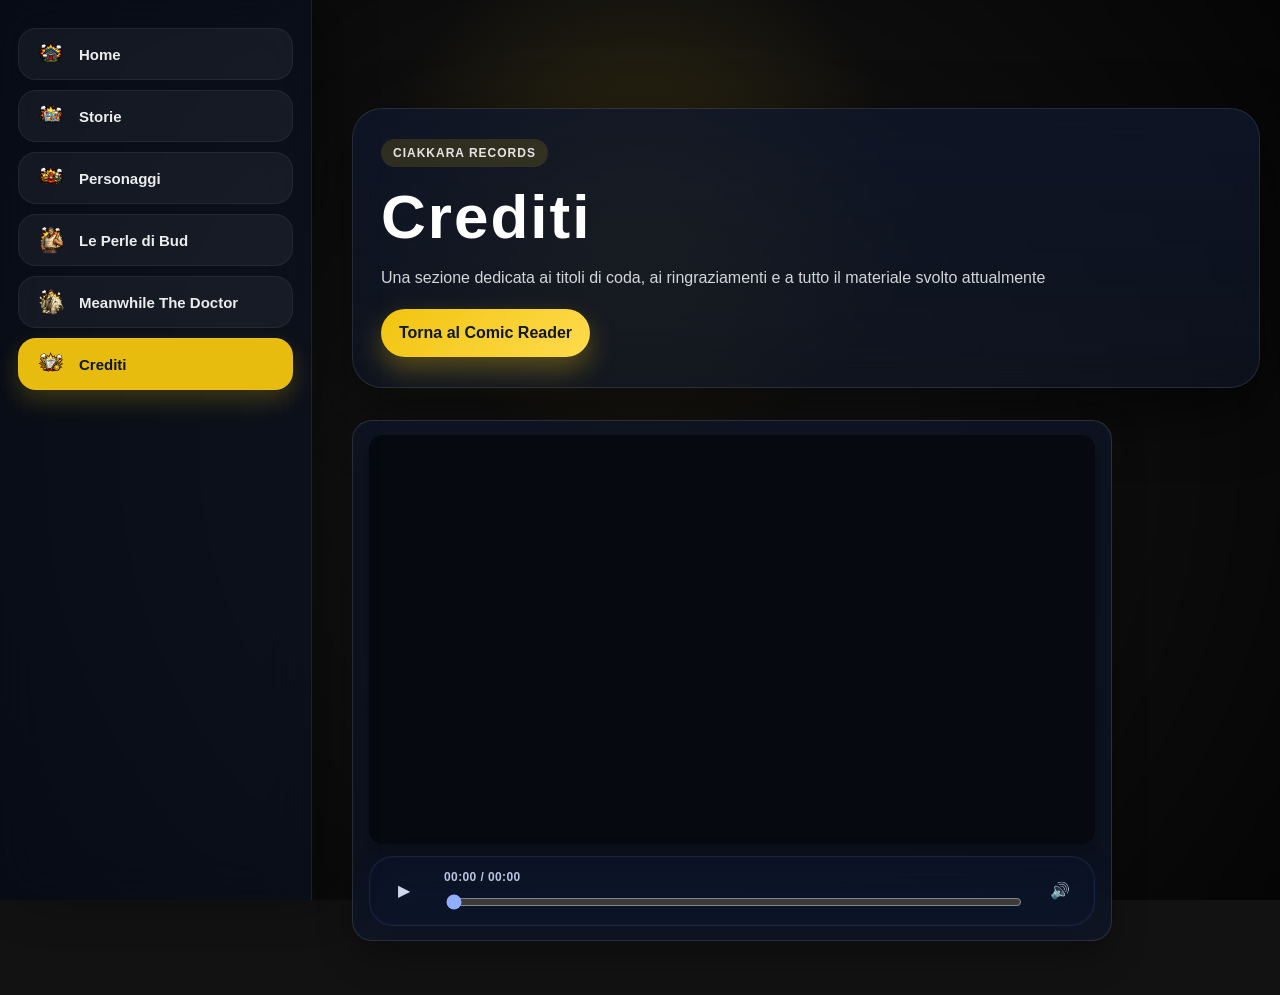
==== commit b98beb28: "crediti.html update" ====
--- a/crediti.html
+++ b/crediti.html
@@ -55,6 +55,14 @@
         <img class="site-drawer-link-icon" src="./assets/menu/personaggi.png" alt="" aria-hidden="true" />
         <span class="site-drawer-link-label">Personaggi</span>
       </a>
+      <a href="./le-perle-di-bud.html" class="site-drawer-link">
+        <img class="site-drawer-link-icon" src="./assets/menu/le-perle-di-bud.png" alt="" aria-hidden="true" />
+        <span class="site-drawer-link-label">Le Perle di Bud</span>
+      </a>
+      <a href="./meanwhile-the-doctor.html" class="site-drawer-link">
+        <img class="site-drawer-link-icon" src="./assets/menu/meanwhile-the-doctor.png" alt="" aria-hidden="true" />
+        <span class="site-drawer-link-label">Meanwhile The Doctor</span>
+      </a>
       <a href="./crediti.html" class="site-drawer-link" aria-current="page">
         <img class="site-drawer-link-icon" src="./assets/menu/crediti.png" alt="" aria-hidden="true" />
         <span class="site-drawer-link-label">Crediti</span>
@@ -76,19 +84,61 @@
   </header>
 
   <main class="credits-shell" role="main">
-    <section class="credits-video-section" aria-labelledby="credits-video-title">
-      <h2 id="credits-video-title" class="title-sub">Credit:</h2>
-
-      <div class="credits-video-wrapper">
-        <video class="credits-video" controls preload="none" poster="./assets/credits-poster.png">
+    <section class="credits-video-section">
+      <section
+        class="theme-song-card"
+        id="credits-player-card"
+        aria-label="Video crediti"
+      >
+        <video
+          class="credits-player-video"
+          id="credits-video-player"
+          preload="none"
+          poster="./assets/credits-poster.png"
+        >
           <source src="./videos/crediti.mp4" type="video/mp4" />
           Il tuo browser non supporta il video HTML5.
         </video>
-      </div>
+
+        <div class="theme-song-player-shell" aria-label="Controlli video crediti">
+          <button
+            class="theme-song-control theme-song-play"
+            id="credits-play"
+            type="button"
+            aria-label="Riproduci video crediti"
+            aria-pressed="false"
+          >
+            <span class="theme-song-control-icon" id="credits-play-icon">&#9654;</span>
+          </button>
+          <div class="theme-song-progress-block">
+            <div class="theme-song-time" id="credits-time">00:00 / 00:00</div>
+            <input
+              class="theme-song-progress"
+              id="credits-progress"
+              type="range"
+              min="0"
+              max="100"
+              value="0"
+              step="0.1"
+              aria-label="Avanzamento video crediti"
+            />
+          </div>
+          <button
+            class="theme-song-control theme-song-mute"
+            id="credits-mute"
+            type="button"
+            aria-label="Attiva o disattiva audio"
+            aria-pressed="false"
+          >
+            <span class="theme-song-control-icon" id="credits-mute-icon">&#128266;</span>
+          </button>
+        </div>
+      </section>
     </section>
 
   </main>
 
   <script src="./site-menu.js?v=7" defer></script>
+  <script src="./crediti.js?v=7" defer></script>
 </body>
 </html>
--- a/app.css
+++ b/app.css
@@ -17,6 +17,8 @@
   --page-shadow-background:linear-gradient(to right, rgba(0,0,0,0.5), transparent);
   --roulette-ball-left:50%;
   --roulette-ball-top:7%;
+  --reader-zoom-scale:1;
+  --reader-zoom-progress:76.923%;
 }
 
 html{
@@ -393,6 +395,18 @@
   object-fit:cover;
 }
 
+.personaggi-page .season-cover{
+  display:flex;
+  align-items:center;
+  justify-content:center;
+  padding:14px;
+}
+
+.personaggi-page .season-cover img{
+  object-fit:contain;
+  object-position:center;
+}
+
 .season-info{
   display:flex;
   flex-direction:column;
@@ -522,6 +536,10 @@
   display:flex;
   flex-direction:column;
   gap:28px;
+}
+
+main.credits-shell{
+  margin-top:32px;
 }
 
 .showcase-shell{
@@ -974,6 +992,15 @@
   display:none;
 }
 
+.credits-player-video{
+  width:100%;
+  display:block;
+  aspect-ratio:16 / 9;
+  border-radius:14px;
+  background:#06090f;
+  box-shadow:0 10px 24px rgba(0,0,0,0.28);
+}
+
 @media (max-width:600px){
   .theme-song-head{
     align-items:flex-start;
@@ -1133,13 +1160,49 @@
   filter:drop-shadow(0 6px 12px rgba(0,0,0,0.6));
 }
 
+.title-logo-image{
+  width:clamp(72px, 10vw, 110px);
+  height:auto;
+  display:block;
+  object-fit:contain;
+}
+
 .title-text{
   position:relative;
   display:flex;
   flex-direction:column;
   align-items:center;
   gap:8px;
+  width:min(100%, 760px);
+  padding:18px 28px 16px;
   line-height:1;
+}
+
+.title-text::before,
+.title-text::after{
+  content:"";
+  position:absolute;
+  left:0;
+  width:100%;
+  height:1px;
+  background:linear-gradient(
+    90deg,
+    rgba(241,196,15,0),
+    rgba(241,196,15,0.82) 18%,
+    rgba(255,255,255,0.92) 50%,
+    rgba(241,196,15,0.82) 82%,
+    rgba(241,196,15,0)
+  );
+  box-shadow:0 0 16px rgba(241,196,15,0.18);
+  pointer-events:none;
+}
+
+.title-text::before{
+  top:0;
+}
+
+.title-text::after{
+  bottom:0;
 }
 
 .title-main{
@@ -1271,8 +1334,8 @@
 
 .comic-wrapper{
   position:relative;
-  width:100%;
-  max-width:760px;
+  width:min(100%, calc(760px * var(--reader-zoom-scale)));
+  max-width:none;
   padding:22px;
   background:rgba(255,255,255,0.06);
   backdrop-filter:blur(18px);
@@ -1413,14 +1476,137 @@
 }
 
 .toolbar{
-  width:100%;
-  max-width:760px;
+  width:min(100%, calc(760px * var(--reader-zoom-scale)));
+  max-width:none;
   display:flex;
   align-items:center;
   justify-content:center;
   gap:12px;
   flex-wrap:wrap;
   margin-top:22px;
+}
+
+.reader-zoom-panel{
+  width:min(100%, calc(760px * var(--reader-zoom-scale)));
+  max-width:none;
+  margin-top:18px;
+  padding:18px 20px 16px;
+  border-radius:24px;
+  background:linear-gradient(135deg, rgba(14,22,40,0.82), rgba(14,22,40,0.58));
+  border:1px solid rgba(255,255,255,0.1);
+  box-shadow:0 24px 50px rgba(0,0,0,0.3);
+  backdrop-filter:blur(18px);
+}
+
+.reader-zoom-head{
+  display:flex;
+  align-items:center;
+  justify-content:space-between;
+  gap:12px;
+  margin-bottom:12px;
+}
+
+.reader-zoom-label{
+  font-size:13px;
+  font-weight:800;
+  letter-spacing:.08em;
+  text-transform:uppercase;
+  color:rgba(255,255,255,0.78);
+}
+
+.reader-zoom-value{
+  font-family:"Segoe UI",Tahoma,Verdana,sans-serif;
+  font-size:14px;
+  font-weight:800;
+  color:rgba(241,196,15,0.96);
+}
+
+.reader-zoom-slider-row{
+  display:grid;
+  grid-template-columns:auto minmax(0, 1fr) auto;
+  align-items:center;
+  gap:12px;
+}
+
+.reader-zoom-scale-label{
+  font-size:12px;
+  font-weight:700;
+  color:rgba(255,255,255,0.44);
+}
+
+.reader-zoom-range{
+  width:100%;
+  height:12px;
+  appearance:none;
+  -webkit-appearance:none;
+  border-radius:999px;
+  background:linear-gradient(
+    90deg,
+    rgba(241,196,15,0.96) 0%,
+    rgba(241,196,15,0.78) var(--reader-zoom-progress),
+    rgba(255,255,255,0.12) var(--reader-zoom-progress),
+    rgba(255,255,255,0.12) 100%
+  );
+  outline:none;
+  cursor:pointer;
+  accent-color:var(--gold);
+}
+
+.reader-zoom-range::-webkit-slider-runnable-track{
+  height:12px;
+  border-radius:999px;
+  background:transparent;
+}
+
+.reader-zoom-range::-webkit-slider-thumb{
+  -webkit-appearance:none;
+  appearance:none;
+  width:24px;
+  height:24px;
+  margin-top:-6px;
+  border-radius:50%;
+  background:linear-gradient(135deg, #ffe59a, #f1c40f);
+  border:1px solid rgba(255,255,255,0.55);
+  box-shadow:0 0 0 4px rgba(241,196,15,0.18), 0 8px 18px rgba(0,0,0,0.3);
+}
+
+.reader-zoom-range::-moz-range-track{
+  height:12px;
+  border:none;
+  border-radius:999px;
+  background:transparent;
+}
+
+.reader-zoom-range::-moz-range-thumb{
+  width:24px;
+  height:24px;
+  border:none;
+  border-radius:50%;
+  background:linear-gradient(135deg, #ffe59a, #f1c40f);
+  box-shadow:0 0 0 4px rgba(241,196,15,0.18), 0 8px 18px rgba(0,0,0,0.3);
+}
+
+.reader-zoom-reset{
+  margin-top:14px;
+  padding:8px 14px;
+  border:none;
+  border-radius:999px;
+  background:rgba(255,255,255,0.08);
+  color:rgba(255,255,255,0.72);
+  font-size:12px;
+  font-weight:800;
+  letter-spacing:.08em;
+  text-transform:uppercase;
+  cursor:pointer;
+  transition:transform .18s ease, background .18s ease, color .18s ease;
+}
+
+.reader-zoom-reset:hover,
+.reader-zoom-reset:focus-visible{
+  transform:translateY(-2px);
+  background:rgba(241,196,15,0.16);
+  color:rgba(255,255,255,0.94);
+  outline:none;
 }
 
 .nav-btn,
@@ -1945,6 +2131,10 @@
 }
 
 @media (max-width:600px){
+  .reader-zoom-panel{
+    display:none;
+  }
+
   body{
     padding-top:84px;
     padding-bottom:140px;
@@ -2014,6 +2204,11 @@
     margin-top:0;
   }
 
+  .title-text{
+    width:min(100%, 92vw);
+    padding:14px 14px 12px;
+  }
+
   .hamburger-toggle{
     top:10px;
     left:12px;
@@ -2153,8 +2348,8 @@
   }
 
   .comic-wrapper{
-    width:100%;
-    max-width:760px;
+    width:min(100%, calc(760px * var(--reader-zoom-scale)));
+    max-width:none;
     padding:14px;
     touch-action:pan-y pinch-zoom;
   }
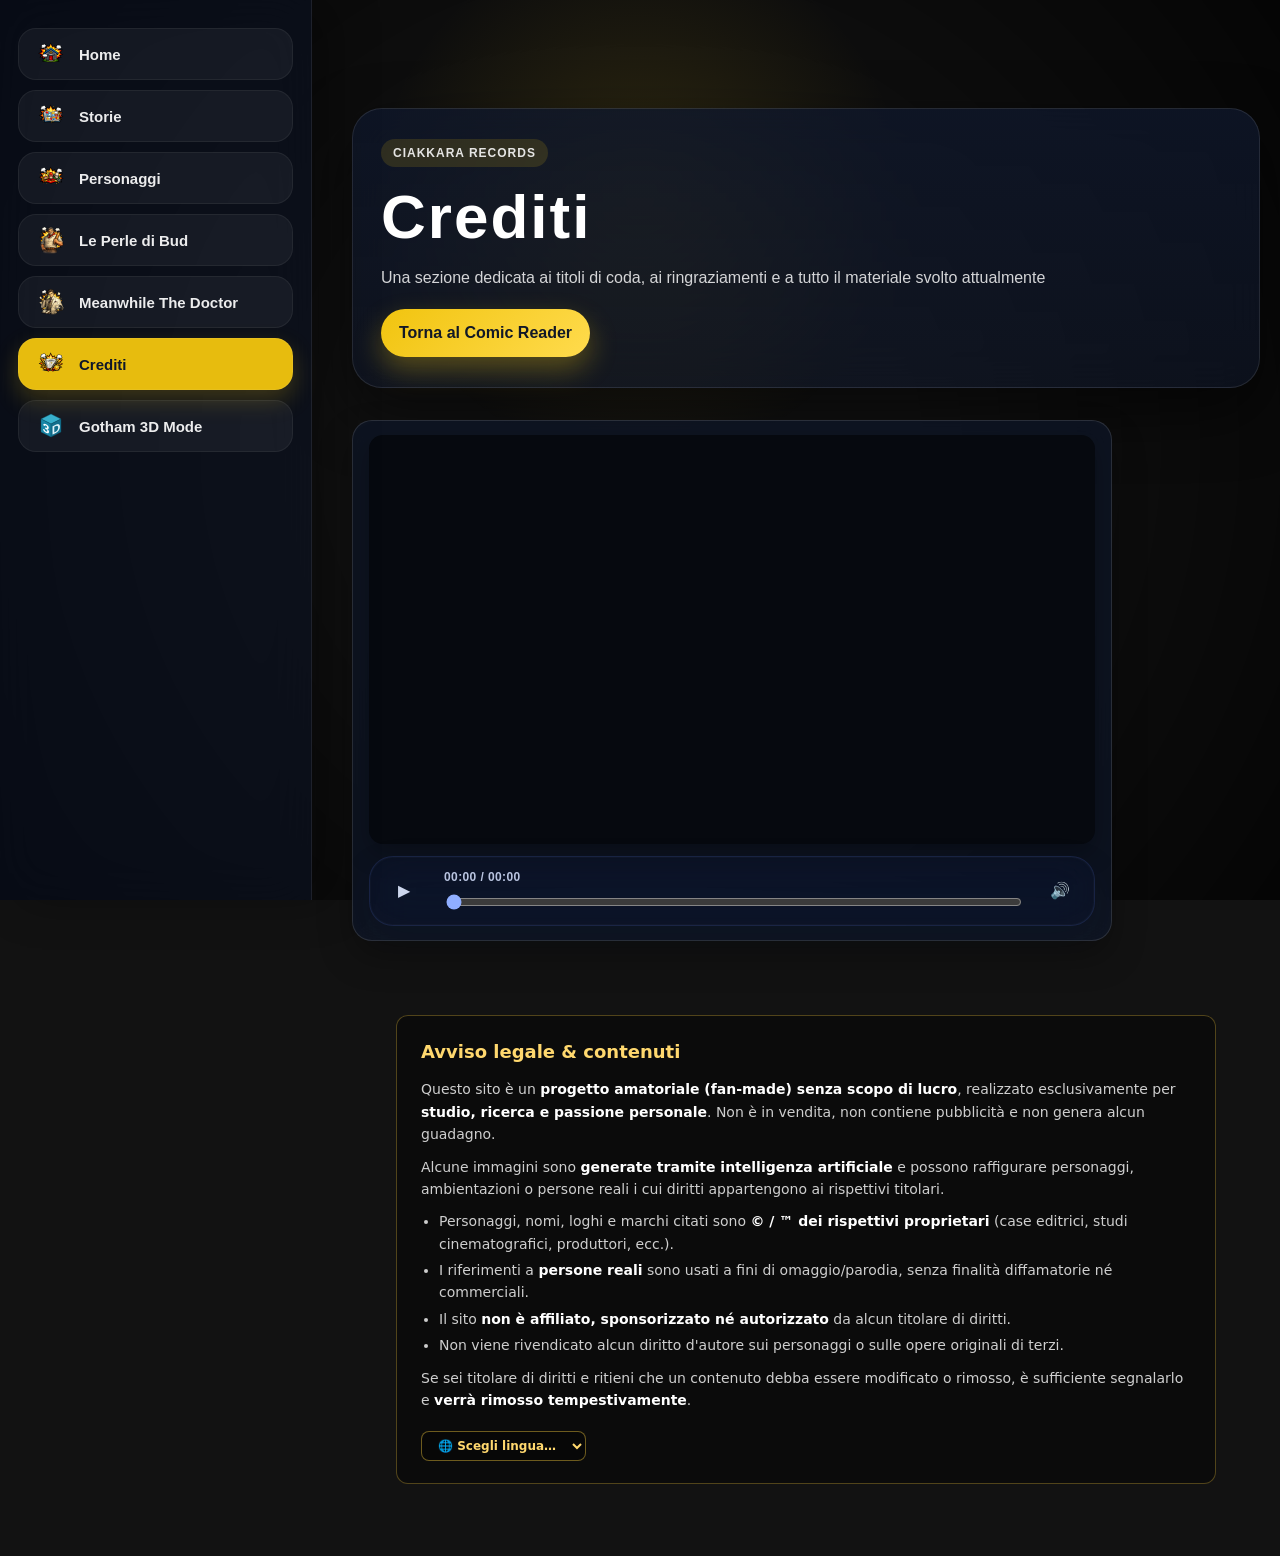
==== commit 534a642b: "gotham 3dmode" ====
--- a/crediti.html
+++ b/crediti.html
@@ -5,7 +5,7 @@
   <meta name="viewport" content="width=device-width,initial-scale=1" />
   <meta
     http-equiv="Content-Security-Policy"
-    content="default-src 'self'; script-src 'self'; style-src 'self'; img-src 'self' data: blob:; media-src 'self' blob:; connect-src 'self'; font-src 'self' data:; object-src 'none'; base-uri 'self'; form-action 'self'; worker-src 'self'; manifest-src 'self'"
+    content="upgrade-insecure-requests; default-src 'self'; script-src 'self'; style-src 'self'; img-src 'self' data: blob:; media-src 'self' blob:; connect-src 'self'; font-src 'self' data:; object-src 'none'; base-uri 'self'; form-action 'self'; worker-src 'self'; manifest-src 'self'"
   />
   <title>Crediti | Batman Comic Reader</title>
   <meta name="theme-color" content="#000000" />
@@ -66,6 +66,10 @@
       <a href="./crediti.html" class="site-drawer-link" aria-current="page">
         <img class="site-drawer-link-icon" src="./assets/menu/crediti.png" alt="" aria-hidden="true" />
         <span class="site-drawer-link-label">Crediti</span>
+      </a>
+      <a href="./gotham.html" class="site-drawer-link">
+        <img class="site-drawer-link-icon" src="./assets/menu/3d.svg" alt="" aria-hidden="true" />
+        <span class="site-drawer-link-label">Gotham 3D Mode</span>
       </a>
       </nav>
     </aside>
@@ -136,6 +140,21 @@
       </section>
     </section>
 
+    <section class="site-legal-detail" aria-labelledby="legal-title">
+      <div class="legal-body">
+        <h2 id="legal-title">Avviso legale &amp; contenuti</h2>
+        <p>Questo sito &egrave; un <strong>progetto amatoriale (fan-made) senza scopo di lucro</strong>, realizzato esclusivamente per <strong>studio, ricerca e passione personale</strong>. Non &egrave; in vendita, non contiene pubblicit&agrave; e non genera alcun guadagno.</p>
+        <p>Alcune immagini sono <strong>generate tramite intelligenza artificiale</strong> e possono raffigurare personaggi, ambientazioni o persone reali i cui diritti appartengono ai rispettivi titolari.</p>
+        <ul>
+          <li>Personaggi, nomi, loghi e marchi citati sono <strong>&copy; / &trade; dei rispettivi proprietari</strong> (case editrici, studi cinematografici, produttori, ecc.).</li>
+          <li>I riferimenti a <strong>persone reali</strong> sono usati a fini di omaggio/parodia, senza finalit&agrave; diffamatorie n&eacute; commerciali.</li>
+          <li>Il sito <strong>non &egrave; affiliato, sponsorizzato n&eacute; autorizzato</strong> da alcun titolare di diritti.</li>
+          <li>Non viene rivendicato alcun diritto d'autore sui personaggi o sulle opere originali di terzi.</li>
+        </ul>
+        <p>Se sei titolare di diritti e ritieni che un contenuto debba essere modificato o rimosso, &egrave; sufficiente segnalarlo e <strong>verr&agrave; rimosso tempestivamente</strong>.</p>
+      </div>
+    </section>
+
   </main>
 
   <script src="./site-menu.js?v=7" defer></script>
--- a/app.css
+++ b/app.css
@@ -230,6 +230,15 @@
   flex:1;
 }
 
+.site-drawer-badge{
+  width:22px;
+  height:22px;
+  object-fit:contain;
+  flex-shrink:0;
+  pointer-events:none;
+  filter:drop-shadow(0 2px 4px rgba(0,0,0,0.35));
+}
+
 .site-drawer-link:hover,
 .site-drawer-link:focus-visible{
   transform:translateX(4px);
@@ -2465,3 +2474,117 @@
 
 
 
+
+/* ── Disclaimer fan-made: footer discreto su tutte le pagine ── */
+.site-disclaimer{
+  margin:30px auto 0;
+  max-width:900px;
+  padding:14px 18px 22px;
+  text-align:center;
+  font:400 12px/1.5 system-ui,Arial,sans-serif;
+  color:rgba(255,255,255,.45);
+}
+.site-disclaimer p{ margin:0; }
+
+/* ── Disclaimer dettagliato: sezione Crediti ── */
+.site-legal-detail{
+  max-width:820px;
+  margin:32px auto;
+  padding:22px 24px;
+  border:1px solid rgba(212,175,55,.35);
+  border-radius:12px;
+  background:rgba(0,0,0,.35);
+  color:rgba(255,255,255,.80);
+  font:400 14px/1.6 system-ui,Arial,sans-serif;
+}
+.site-legal-detail h2{ margin:0 0 12px; font-size:18px; color:#ffd86e; }
+.site-legal-detail p{ margin:0 0 10px; }
+.site-legal-detail ul{ margin:0 0 10px 18px; padding:0; }
+.site-legal-detail li{ margin:4px 0; }
+.site-legal-detail strong{ color:#fff; }
+
+/* ── Pulsante "Altre lingue" + pannello traduzioni ── */
+.site-lang-btn{
+  margin-top:10px;
+  background:transparent;
+  border:1px solid rgba(212,175,55,.5);
+  color:rgba(255,255,255,.6);
+  border-radius:8px;
+  padding:5px 12px;
+  font:600 12px system-ui,Arial,sans-serif;
+  cursor:pointer;
+}
+.site-lang-btn:hover{ color:#ffd86e; border-color:#d4af37; }
+.site-lang-panel{
+  margin:10px auto 0;
+  max-width:680px;
+  display:grid;
+  gap:8px;
+  text-align:left;
+}
+.site-lang-panel p{
+  margin:0;
+  font-size:12px;
+  line-height:1.5;
+  color:rgba(255,255,255,.6);
+}
+.site-legal-detail .site-lang-panel p{
+  color:rgba(255,255,255,.80);
+  font-size:13px;
+}
+
+/* ── Selettore lingua avviso + testo tradotto ── */
+.site-lang-select{
+  margin-top:10px;
+  background:rgba(0,0,0,.35);
+  border:1px solid rgba(212,175,55,.5);
+  color:#ffd86e;
+  border-radius:8px;
+  padding:6px 12px;
+  font:600 12px system-ui,Arial,sans-serif;
+  cursor:pointer;
+}
+.site-lang-output{
+  margin:10px auto 0;
+  max-width:680px;
+  font-size:13px;
+  line-height:1.6;
+  color:rgba(255,255,255,.7);
+}
+.site-legal-detail .site-lang-output{ color:rgba(255,255,255,.82); }
+.site-lang-output[dir="rtl"]{ text-align:right; }
+
+/* ── Intro animata col logo (apertura sito) ── */
+.intro-overlay{
+  position:fixed; inset:0; z-index:9999;
+  display:flex; align-items:center; justify-content:center;
+  background:radial-gradient(circle at 50% 40%, #14161d 0%, #050507 70%);
+  opacity:1;
+  transition:opacity .7s ease, visibility .7s ease;
+}
+.intro-overlay.intro-done{ opacity:0; visibility:hidden; pointer-events:none; }
+.intro-inner{ display:flex; flex-direction:column; align-items:center; gap:18px; }
+.intro-logo{
+  width:min(46vw,220px); height:auto;
+  filter:drop-shadow(0 0 30px rgba(120,160,255,.35));
+  animation:introLogo 1.4s cubic-bezier(.2,.8,.2,1) both;
+}
+.intro-title{
+  font:800 clamp(20px,5vw,34px)/1 system-ui,Arial,sans-serif;
+  letter-spacing:.04em; color:#fff;
+  text-shadow:0 0 18px rgba(120,160,255,.45);
+  opacity:0; animation:introTitle .9s ease .7s both;
+}
+@keyframes introLogo{
+  0%{ opacity:0; transform:scale(.6) translateY(10px); }
+  60%{ opacity:1; }
+  100%{ opacity:1; transform:scale(1) translateY(0); }
+}
+@keyframes introTitle{
+  from{ opacity:0; transform:translateY(12px); }
+  to{ opacity:1; transform:translateY(0); }
+}
+body.intro-lock{ overflow:hidden; }
+@media (prefers-reduced-motion: reduce){
+  .intro-logo,.intro-title{ animation:none; opacity:1; }
+}
